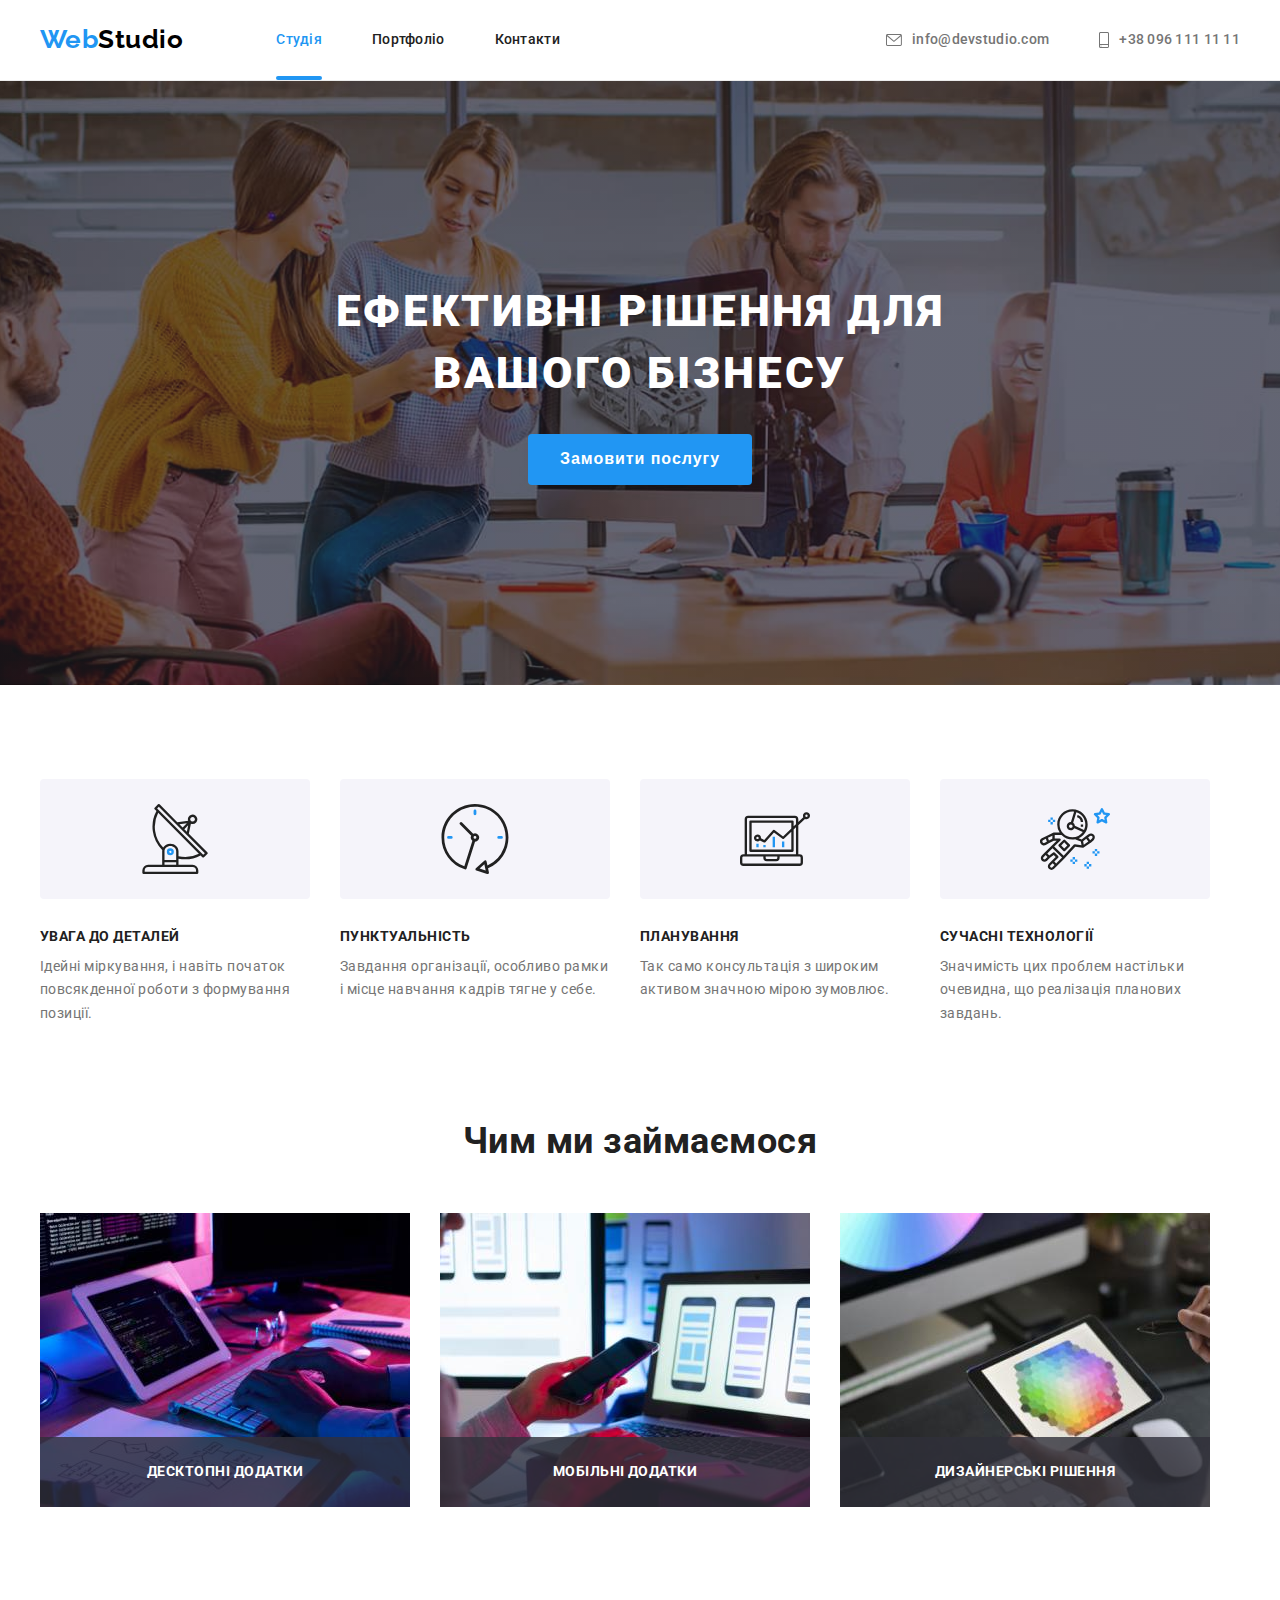
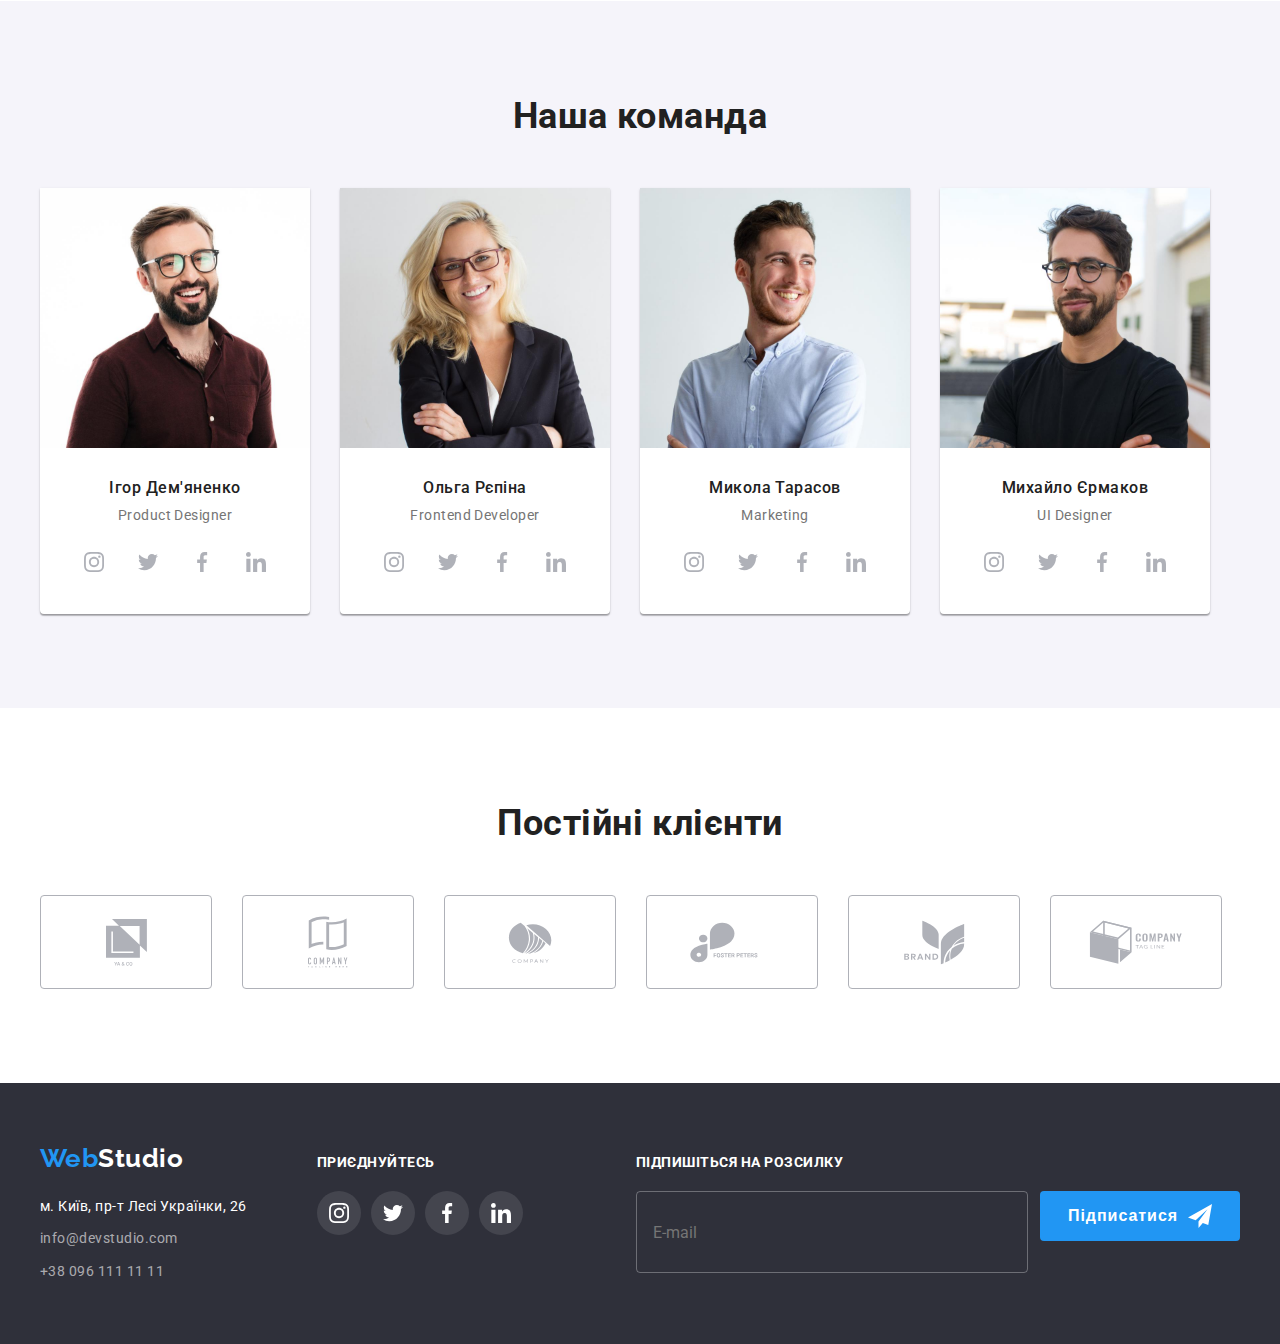
==== index.html @ 39f3270e "add start files, structure in .html files, styles in styles.css" ====
<!DOCTYPE html>
<html lang="uk">
  <head>
    <meta charset="UTF-8" />
    <meta http-equiv="X-UA-Compatible" content="IE=edge" />
    <meta name="viewport" content="width=device-width, initial-scale=1.0" />
    <title>WebStudio 6</title>
    <!-- fonts -->
    <link rel="preconnect" href="https://fonts.googleapis.com" />
    <link rel="preconnect" href="https://fonts.gstatic.com" crossorigin />
    <link
      href="https://fonts.googleapis.com/css2?family=Raleway:wght@700&family=Roboto:wght@400;500;700;900&display=swap"
      rel="stylesheet"
    />
    <!-- css -->
    <link
      rel="stylesheet"
      href="https://cdnjs.cloudflare.com/ajax/libs/modern-normalize/1.1.0/modern-normalize.min.css"
      integrity="sha512-wpPYUAdjBVSE4KJnH1VR1HeZfpl1ub8YT/NKx4PuQ5NmX2tKuGu6U/JRp5y+Y8XG2tV+wKQpNHVUX03MfMFn9Q=="
      crossorigin="anonymous"
      referrerpolicy="no-referrer"
    />
    <link rel="stylesheet" href="./css/styles.css" />
  </head>
  <body>
    <div class="wrapper">
      <!-- HEADER -->
      <header class="page-header">
        <div class="container row">
          <!-- nav -->
          <nav class="page-header-nav">
            <!-- logo -->
            <a class="site-logo link" href="./index.html" lang="en"
              ><span class="logo-accent">Web</span>Studio</a
            >
            <!-- menu -->
            <ul class="site-nav list">
              <li class="item">
                <a
                  class="nav-link link-current point link"
                  href="./index.html"
                  aria-current="page"
                  >Студія</a
                >
              </li>
              <li class="item">
                <a class="nav-link point link" href="./portfolio.html">Портфоліо</a>
              </li>
              <li class="item">
                <a class="nav-link point link" href="">Контакти</a>
              </li>
            </ul>
          </nav>
          <!-- contact -->
          <ul class="site-contacts list">
            <li class="item">
              <a
                class="contacts-link contact point link"
                href="mailto:info@devstudio.com"
                lang="en"
              ><svg class="contacts-icon" width="16" height="12">
                  <use href="./images/icons.svg#icon-envelope"></use>
                </svg>
                info@devstudio.com</a
              >
            </li>
            <li class="item">
              <a
                class="contacts-link contact point link"
                href="tel:+380961111111"
              ><svg class="contacts-icon" width="10" height="16">
                  <use href="./images/icons.svg#icon-smartphone"></use>
                </svg>
                +38 096 111 11 11</a
              >
            </li>
          </ul>
        </div>
      </header>

      <!-- ================================================ -->
      <!-- MAIN -->
      <main class="page-main">
        <!-- HERO -->
        <section class="hero centered">
          <h1 class="hero-title">
            Ефективні рішення для <br/> вашого бізнесу
          </h1>
          <button class="button main-button" type="button" data-modal-open>
            Замовити послугу
          </button>
        </section>
        <!-- COMPANY ADVANTAGES -->
        <section class="section company-advantages">
          <div class="container">
            <h2 class="visually-hidden">Наші переваги</h2>
            <ul class="section-set advantages list">
              <li class="set-item">
                 <div class="thumb-inner">
                  <svg
                    class="set-icon icon-advantages"
                    width="70"
                    height="70"
                  >
                    <use href="./images/icons.svg#icon-antenna"></use>
                  </svg>
                </div>
                <h3 class="set-title subtitle">УВАГА ДО ДЕТАЛЕЙ</h3>
                <p class="set-description description">
                  Ідейні міркування, і навіть початок повсякденної роботи з формування позиції.
                </p>
              </li>
              <li class="set-item">
              <div class="thumb-inner">
                  <svg
                    class="set-icon icon-advantages"
                    width="70"
                    height="70"
                  >
                    <use href="./images/icons.svg#icon-clock"></use>
                  </svg>
                </div>
                <h3 class="set-title subtitle">ПУНКТУАЛЬНІСТЬ</h3>
                <p class="set-description description">
                  Завдання організації, особливо рамки і місце навчання кадрів тягне у себе.
                </p>
              </li>
              <li class="set-item">
              <div class="thumb-inner">
                  <svg
                    class="set-icon icon-advantages"
                    width="70"
                    height="70"
                  >
                    <use href="./images/icons.svg#icon-diagram"></use>
                  </svg>
                </div>
                <h3 class="set-title subtitle">ПЛАНУВАННЯ</h3>
                <p class="set-description description">
                  Так само консультація з широким активом значною мірою зумовлює.
                </p>
              </li>
              <li class="set-item">
              <div class="thumb-inner">
                  <svg
                    class="set-icon icon-advantages"
                    width="70"
                    height="70"
                  >
                    <use href="./images/icons.svg#icon-astronaut"></use>
                  </svg>
                </div>
                <h3 class="set-title subtitle">СУЧАСНІ ТЕХНОЛОГІЇ</h3>
                <p class="set-description description">
                  Значимість цих проблем настільки очевидна, що реалізація планових завдань.
                </p>
              </li>
            </ul>
          </div>
        </section>
        <!-- Чим ми займаємося -->
        <!-- BUSINESS -->
        <section class="section business centered">
          <div class="container">
            <h2 class="section-title">Чим ми займаємося</h2>
            <ul class="section-set set-business list">
              <li class="set-item item-business">
                  <img
                    class="set-images"
                    src="./images/about_us/img1.jpg"
                    title="Робота за лаптопом"
                    alt="Робота за лаптопом"
                    width="370"
                    height="294"
                  />
                    <p class="set-descr centered">Десктопні додатки</p>
              </li>
              <li class="set-item item-business">
                  <img
                    class="set-images"
                    src="./images/about_us/img2.jpg"
                    title="Зображення телефонів на екрані лаптопу"
                    alt="Зображення телефонів на екрані лаптопу"
                    width="370"
                    height="294"
                  />
                  <p class="set-descr centered">Мобільні додатки</p>
              </li>
              <li class="set-item item-business">
                  <img
                    class="set-images"
                    src="./images/about_us/img3.jpg"
                    title="Палітра кольорів на екрані планшету"
                    alt="Палітра кольорів на екрані планшету"
                    width="370"
                    height="294"
                  />
                    <p class="set-descr centered">Дизайнерські рішення</p>
              </li>
            </ul>
          </div>
        </section>
        <!-- Наша команда -->
        <!-- MEMBER TEAM -->
       <section class="section member-team centered">
          <div class="container">
            <h2 class="section-title">Наша команда</h2>
            <ul class="section-set set-team list">
              <!-- Ігор Дем'яненко -->
              <li class="set-item item-member">
                <img
                  class="set-images images-member"
                  src="./images/team/igor.jpg"
                  title="Ігор Дем'яненко"
                  alt="Ігор Дем'яненко"
                  width="270"
                  height="260"
                />
                <!-- member-content -->
                <div class="member-content">
                  <h3 class="set-title title-name title">Ігор Дем'яненко</h3>
                  <p class="set-description description-member description">Product Designer</p>
                  <!-- socials-set -->
                  <ul class="socials-set list">
                    <li class="socials-item">
                      <a
                        href="#"
                        class="socials-link link"
                        target="_blank"
                        rel="noopener noreferrer nofollow"
                        aria-label="Посилання на instagram"
                      >
                        <svg class="socials-icon" width="20" height="20">
                          <use href="./images/icons.svg#icon-instagram"></use>
                        </svg>
                      </a>
                    </li>
                    <li class="socials-item">
                      <a
                        href="#"
                        class="socials-link link"
                        target="_blank"
                        rel="noopener noreferrer nofollow"
                        aria-label="Посилання на twitter"
                      >
                        <svg class="socials-icon" width="20" height="20">
                          <use href="./images/icons.svg#icon-twitter"></use>
                        </svg>
                      </a>
                    </li>
                    <li class="socials-item">
                      <a
                        href="#"
                        class="socials-link link"
                        target="_blank"
                        rel="noopener noreferrer nofollow"
                        aria-label="Посилання на facebook"
                      >
                        <svg class="socials-icon" width="20" height="20">
                          <use href="./images/icons.svg#icon-facebook"></use>
                        </svg>
                      </a>
                    </li>
                    <li class="socials-item">
                      <a
                        href="#"
                        class="socials-link link"
                        target="_blank"
                        rel="noopener noreferrer nofollow"
                        aria-label="Посилання на linkedin"
                      >
                        <svg class="socials-icon" width="20" height="20">
                          <use href="./images/icons.svg#icon-linkedin"></use>
                        </svg>
                      </a>
                    </li>
                  </ul>
                </div>
              </li>
              <!-- Ольга Рєпіна -->
              <li class="set-item item-member">
                <img
                  class="set-images images-member"
                  src="./images/team/olga.jpg"
                  title="Ольга Рєпіна"
                  alt="Ольга Рєпіна"
                  width="270"
                  height="260"
                />
                <!-- member-content -->
                <div class="member-content">
                  <h3 class="set-title title-name title">Ольга Рєпіна</h3>
                  <p class="set-description description-member description">Frontend Developer</p>
                  <!-- socials-set -->
                  <ul class="socials-set list">
                    <li class="socials-item">
                      <a
                        href="#"
                        class="socials-link link"
                        target="_blank"
                        rel="noopener noreferrer nofollow"
                        aria-label="Посилання на instagram"
                      >
                        <svg class="socials-icon" width="20" height="20">
                          <use href="./images/icons.svg#icon-instagram"></use>
                        </svg>
                      </a>
                    </li>
                    <li class="socials-item">
                      <a
                        href="#"
                        class="socials-link link"
                        target="_blank"
                        rel="noopener noreferrer nofollow"
                        aria-label="Посилання на twitter"
                      >
                        <svg class="socials-icon" width="20" height="20">
                          <use href="./images/icons.svg#icon-twitter"></use>
                        </svg>
                      </a>
                    </li>
                    <li class="socials-item">
                      <a
                        href="#"
                        class="socials-link link"
                        target="_blank"
                        rel="noopener noreferrer nofollow"
                        aria-label="Посилання на facebook"
                      >
                        <svg class="socials-icon" width="20" height="20">
                          <use href="./images/icons.svg#icon-facebook"></use>
                        </svg>
                      </a>
                    </li>
                    <li class="socials-item">
                      <a
                        href="#"
                        class="socials-link link"
                        target="_blank"
                        rel="noopener noreferrer nofollow"
                        aria-label="Посилання на linkedin"
                      >
                        <svg class="socials-icon" width="20" height="20">
                          <use href="./images/icons.svg#icon-linkedin"></use>
                        </svg>
                      </a>
                    </li>
                  </ul>
                </div>
              </li>
              <!-- Микола Тарасов -->
              <li class="set-item item-member">
                <img
                  class="set-images images-member"
                  src="./images/team/mykola.jpg"
                  title="Микола Тарасов"
                  alt="Микола Тарасов"
                  width="270"
                  height="260"
                />
                <!-- member-content -->
                <div class="member-content">
                  <h3 class="set-title title-name title">Микола Тарасов</h3>
                  <p class="set-description description-member description">Marketing</p>
                  <!-- socials-set -->
                  <ul class="socials-set list">
                    <li class="socials-item">
                      <a
                        href="#"
                        class="socials-link link"
                        target="_blank"
                        rel="noopener noreferrer nofollow"
                        aria-label="Посилання на instagram"
                      >
                        <svg class="socials-icon" width="20" height="20">
                          <use href="./images/icons.svg#icon-instagram"></use>
                        </svg>
                      </a>
                    </li>
                    <li class="socials-item">
                      <a
                        href="#"
                        class="socials-link link"
                        target="_blank"
                        rel="noopener noreferrer nofollow"
                        aria-label="Посилання на twitter"
                      >
                        <svg class="socials-icon" width="20" height="20">
                          <use href="./images/icons.svg#icon-twitter"></use>
                        </svg>
                      </a>
                    </li>
                    <li class="socials-item">
                      <a
                        href="#"
                        class="socials-link link"
                        target="_blank"
                        rel="noopener noreferrer nofollow"
                        aria-label="Посилання на facebook"
                      >
                        <svg class="socials-icon" width="20" height="20">
                          <use href="./images/icons.svg#icon-facebook"></use>
                        </svg>
                      </a>
                    </li>
                    <li class="socials-item">
                      <a
                        href="#"
                        class="socials-link link"
                        target="_blank"
                        rel="noopener noreferrer nofollow"
                        aria-label="Посилання на linkedin"
                      >
                        <svg class="socials-icon" width="20" height="20">
                          <use href="./images/icons.svg#icon-linkedin"></use>
                        </svg>
                      </a>
                    </li>
                  </ul>
                </div>
              </li>
              <!-- Михайло Єрмаков -->
              <li class="set-item item-member">
                <img
                  class="set-images images-member"
                  src="./images/team/mykhailo.jpg"
                  title="Михайло Єрмаков"
                  alt="Михайло Єрмаков"
                  width="270"
                  height="260"
                />
                <!-- member-content -->
                <div class="member-content">
                  <h3 class="set-title title-name title">Михайло Єрмаков</h3>
                  <p class="set-description description-member description">UI Designer</p>
                  <!-- socials-set -->
                  <ul class="socials-set list">
                    <li class="socials-item">
                      <a
                        href="#"
                        class="socials-link link"
                        target="_blank"
                        rel="noopener noreferrer nofollow"
                        aria-label="Посилання на instagram"
                      >
                        <svg class="socials-icon" width="20" height="20">
                          <use href="./images/icons.svg#icon-instagram"></use>
                        </svg>
                      </a>
                    </li>
                    <li class="socials-item">
                      <a
                        href="#"
                        class="socials-link link"
                        target="_blank"
                        rel="noopener noreferrer nofollow"
                        aria-label="Посилання на twitter"
                      >
                        <svg class="socials-icon" width="20" height="20">
                          <use href="./images/icons.svg#icon-twitter"></use>
                        </svg>
                      </a>
                    </li>
                    <li class="socials-item">
                      <a
                        href="#"
                        class="socials-link link"
                        target="_blank"
                        rel="noopener noreferrer nofollow"
                        aria-label="Посилання на facebook"
                      >
                        <svg class="socials-icon" width="20" height="20">
                          <use href="./images/icons.svg#icon-facebook"></use>
                        </svg>
                      </a>
                    </li>
                    <li class="socials-item">
                      <a
                        href="#"
                        class="socials-link link"
                        target="_blank"
                        rel="noopener noreferrer nofollow"
                        aria-label="Посилання на linkedin"
                      >
                        <svg class="socials-icon" width="20" height="20">
                          <use href="./images/icons.svg#icon-linkedin"></use>
                        </svg>
                      </a>
                    </li>
                  </ul>
                </div>
              </li>
            </ul>
          </div>
        </section>
        <!-- Постійні клієнти -->
        <!-- CLIENTS -->
        <section class="section centered">
          <div class="container">
            <h2 class="section-title">Постійні клієнти</h2>
            <ul class="section-set set-clients list">
              <li class="set-item">
                <a
                  href="#"
                  class="set-logo logo-clients link"
                  target="_blank"
                  rel="noopener noreferrer nofollow"
                >
                  <svg class="set-icon icon-clients" width="41" height="47">
                    <use href="./images/icons.svg#icon-client1"></use>
                  </svg>
                </a>
              </li>
              <li class="set-item">
                <a
                  href="#"
                  class="set-logo logo-clients link"
                  target="_blank"
                  rel="noopener noreferrer nofollow"
                >
                  <svg class="set-icon icon-clients" width="40" height="52">
                    <use href="./images/icons.svg#icon-client2"></use>
                  </svg>
                </a>
              </li>
              <li class="set-item">
                <a
                  href="#"
                  class="set-logo logo-clients link"
                  target="_blank"
                  rel="noopener noreferrer nofollow"
                >
                  <svg class="set-icon icon-clients" width="44" height="41">
                    <use href="./images/icons.svg#icon-client3"></use>
                  </svg>
                </a>
              </li>
              <li class="set-item">
                <a
                  href="#"
                  class="set-logo logo-clients link"
                  target="_blank"
                  rel="noopener noreferrer nofollow"
                >
                  <svg class="set-icon icon-clients" width="84" height="41">
                    <use href="./images/icons.svg#icon-client4"></use>
                  </svg>
                </a>
              </li>
              <li class="set-item">
                <a
                  href="#"
                  class="set-logo logo-clients link"
                  target="_blank"
                  rel="noopener noreferrer nofollow"
                >
                  <svg class="set-icon icon-clients" width="63" height="45">
                    <use href="./images/icons.svg#icon-client5"></use>
                  </svg>
                </a>
              </li>
              <li class="set-item">
                <a
                  href="#"
                  class="set-logo logo-clients link"
                  target="_blank"
                  rel="noopener noreferrer nofollow"
                >
                  <svg class="set-icon icon-clients" width="94" height="44">
                    <use href="./images/icons.svg#icon-client6"></use>
                  </svg>
                </a>
              </li>
            </ul>
          </div>
        </section>
      </main>
      <!-- FOOTER -->
      <footer class="page-footer">
        <div class="container">
          <div class="address-content">
            <!-- logo -->
            <a class="site-logo page-footer-logo link" href="/" lang="en"
              ><span class="logo-accent">Web</span>Studio</a
            >
            <!-- address -->
            <address class="footer-address">
              <ul class="address list">
                <li class="address-item">
                  <a
                    class="address-map point link"
                    href="https://goo.gl/maps/CPtrU1FHBa2aNyZL9"
                    target="_blank"
                    rel="noopener noreferrer nofollow"
                    >м. Київ, пр-т Лесі Українки, 26
                  </a>
                </li>
                <li class="address-item">
                  <a class="address-contact point link" href="mailto:info@devstudio.com" lang="en"
                    >info@devstudio.com</a
                  >
                </li>
                <li class="address-item">
                  <a class="address-contact point link" href="tel:+380961111111"
                    >+38 096 111 11 11</a
                  >
                </li>
              </ul>
            </address>
          </div>
          <!-- приєднуйтесь -->
          <div class="centered footer-socials">
            <h3 class="subtitle slogan">Приєднуйтесь</h3>
            <ul class="socials-set list">
              <li class="socials-item">
                <a
                  href="#"
                  class="socials-link link-footer link"
                  target="_blank"
                  rel="noopener noreferrer nofollow"
                  aria-label="Посилання на instagram"
                >
                  <svg class="socials-icon icon-footer" width="20" height="20">
                    <use href="./images/icons.svg#icon-instagram"></use>
                  </svg>
                </a>
              </li>
              <li class="socials-item">
                <a
                  href="#"
                  class="socials-link link-footer link"
                  target="_blank"
                  rel="noopener noreferrer nofollow"
                  aria-label="Посилання на twitter"
                >
                  <svg class="socials-icon icon-footer" width="20" height="20">
                    <use href="./images/icons.svg#icon-twitter"></use>
                  </svg>
                </a>
              </li>
              <li class="socials-item">
                <a
                  href="#"
                  class="socials-link link-footer link"
                  target="_blank"
                  rel="noopener noreferrer nofollow"
                  aria-label="Посилання на facebook"
                >
                  <svg class="socials-icon icon-footer" width="20" height="20">
                    <use href="./images/icons.svg#icon-facebook"></use>
                  </svg>
                </a>
              </li>
              <li class="socials-item">
                <a
                  href="#"
                  class="socials-link link-footer link"
                  target="_blank"
                  rel="noopener noreferrer nofollow"
                  aria-label="Посилання на linkedin"
                >
                  <svg class="socials-icon icon-footer" width="20" height="20">
                    <use href="./images/icons.svg#icon-linkedin"></use>
                  </svg>
                </a>
              </li>
            </ul>
          </div>
          <!-- Підпишіться на розсилку -->
          <div class="centered footer-signup">
            <h3 class="subtitle slogan">Підпишіться на розсилку</h3>
            <div class="signup" role="group">
              <input
                class="signup-slogan slogan-email"
                type="email"
                name="email"
                placeholder="E-mail"
              />
              <button class="button signup-button main-button" type="button">
                Підписатися
                <a rel="stylesheet" href="#" class="signup-link link" target="_blank"
                        rel="noopener noreferrer nofollow"
                        aria-label="Посилання на Telegram">
                  <svg class="signup-icon" width="24" height="24">
                    <use href="./images/icons.svg#icon-telegram-white"></use>
                  </svg>
                </a>
              </button>
            </div>
          </div>
        </div>
      </footer>

    </div>
    <!-- MODAL -->
    <div class="backdrop is-hidden" data-modal>
      <div class="modal">
        <button class="button btn-modal-close" data-modal-close>
          <svg class="modal-icon-close">
            <use
              class="modal-close"
              href="./images/icons.svg#icon-black-close"
              width="18"
              height="18"
            ></use>
          </svg>
        </button>
        <!-- form -->
        <form class="form centered js-speaker-form" autocomplete="off">
          <h1 class="form-title centered">Залиште свої дані, ми вам передзвонимо</h1>
          <div class="form-field">
            <label class="form-label" for="name">Ім'я</label>
            <input
              class="form-input"
              type="text"
              name="name"
              id="name"
              autofocus
              autocomplete="name"
            />
            <svg class="form-icon" width="18" height="18">
              <use href="./images/icons.svg#icon-person"></use>
            </svg>
          </div>
          <div class="form-field">
            <label class="form-label" for="tel">Телефон</label>
            <input class="form-input" type="tel" name="tel" id="tel" />
            <svg class="form-icon" width="18" height="18">
              <use href="./images/icons.svg#icon-phone"></use>
            </svg>
          </div>
          <div class="form-field">
            <label class="form-label" for="email">Пошта</label>
            <input class="form-input" type="email" name="email" id="email" autocomplete="on" />
            <svg class="form-icon" width="18" height="18">
              <use href="./images/icons.svg#icon-email"></use>
            </svg>
          </div>
          <div class="form-field field-comment">
            <label class="form-label" for="comment">Коментар</label>
            <textarea
              class="form-input input-comment"
              name="comment"
              id="comment"
              rows="8"
              placeholder="Введіть текст"
            ></textarea>
          </div>
          <label class="policy-label">
            <input class="policy-checkbox" type="checkbox" name="policy" />
            <!-- <span class="form-icon-checkbox"></span> -->
            Погоджуюся з розсилкою та приймаю
            <a href="#" class="policy-link link"> Умови договору</a>
            <svg class="policy-icon policy-icon-square" width="16" height="15">
              <use href="./images/icons.svg#icon-black-square"></use>
            </svg>
            <!-- <svg class="policy-icon policy-icon-check" width="16" height="15">
              <use href="./images/icons.svg#icon-white-check"></use>
            </svg> -->
              <svg class="policy-icon policy-icon-check" width="16" height="15">
              <use href="./images/icons.svg#icon-blue-white-check"></use>
            </svg>
          </label>
          <button class="button form-button main-button" type="submit">
            Відправити
          </button>
        </form>
      </div> -->
    </div> 
  </body>
    <!-- script -->
    <script src="./js/modal.js"></script> 
  </body>
</html>
---- css/styles.css ----
:root {
  /* color */
  --primary-text-color: #212121;
  --secondary-text-color: #757575;
  --accent-dodger-blue: #2196f3;
  --black-logo: #000000;
  --white-color: #ffffff;
  --white-transparent-color: rgba(255, 255, 255, 0.6);
  --comment-modal: rgba(117, 117, 117, 0.5);

  --bg-ghost-white: #f5f4fa;
  --bg-gunmetal: #2f303a;
  --hero-btn-active: #188ce8;
  --bg-footer-social-icons: rgba(255, 255, 255, 0.1);
  --bg-about-abs: rgba(47, 48, 58, 0.8);
  --bg-overlay: rgba(33, 150, 243, 0.9);
  --bg-modal-overlay: rgba(0, 0, 0, 0.2);

  --border-whisper-grey: #eeeeee;
  --border-whisper-white: #ececec;
  --border-clients: #afb1b8;

  --signup-border: rgba(255, 255, 255, 0.3);
  --sign-up-filter: drop-shadow(0px 4px 4px rgba(0, 0, 0, 0.15));

  --border-close-btn: rgba(0, 0, 0, 0.1);
  --modal-form-border: rgba(33, 33, 33, 0.2);

  --team-box-shadow: 0px 1px 3px rgba(0, 0, 0, 0.12), 0px 1px 1px rgba(0, 0, 0, 0.14),
    0px 2px 1px rgba(0, 0, 0, 0.2);
  --active-shadow: 0px 3px 1px rgba(0, 0, 0, 0.1), 0px 1px 2px rgba(0, 0, 0, 0.08),
    0px 2px 2px rgba(0, 0, 0, 0.12);
  --hero-btn-shadow: 0px 4px 4px rgba(0, 0, 0, 0.15);
  --active-project-shadow: 0px 1px 1px rgba(0, 0, 0, 0.12), 0px 4px 4px rgba(0, 0, 0, 0.06),
    1px 4px 6px rgba(0, 0, 0, 0.16);
  --modal-shadow: 0px 1px 3px rgba(0, 0, 0, 0.12), 0px 1px 1px rgba(0, 0, 0, 0.14),
    0px 2px 1px rgba(0, 0, 0, 0.2);

  /* fonts */
  --primary-font-size: 16px;
  --secondary-font-size: 14px;
  --modal-form-font: 12px;
  --modal-form-font-title: 20px;

  --logo-font-size: 26px;
  --hero-font-size: 44px;

  --section-title-font-size: 36px;
  --card-title-font-size: 18px;

  /* weight */
  --primary-weight: 400;
  --primary-bold: 700;
  --accent-weight: 500;
  --hero-weight: 900;

  /* height */
  --header-height: 80px;

  /* transform */
  --timing-function: 250ms cubic-bezier(0.4, 0, 0.2, 1);
}

body {
  height: 100vh;
  /* padding-top: var(--header-height); */
  margin: 0;

  font-family: 'Roboto', sans-serif;
  font-weight: var(--primary-weight); /* 400 */
  font-size: var(--primary-font-size); /* 16px */
  line-height: 1.7;
  letter-spacing: 0.03em;

  color: var(--primary-text-color);
  background-color: var(--white-color);
}

.wrapper {
  min-height: 100vh;
  display: flex;
  flex-direction: column;
}

.page-main {
  flex: 1 1 auto;
}

/* :focus {
  outline: 2px solid rgb(0, 0, 255);
} */

.list {
  margin: 0;
  padding: 0;

  list-style: none;
}

.link {
  text-decoration: none;
  color: inherit;
}

.container {
  max-width: 1200px; /* 1170 + 15 + 15 */
  padding-right: 15px;
  padding-left: 15px;
  margin-left: auto;
  margin-right: auto;
}

.section {
  padding-top: 94px;
  padding-bottom: 94px;
}

.visually-hidden {
  position: absolute;
  white-space: nowrap;
  width: 1px;
  height: 1px;
  overflow: hidden;
  border: 0;
  padding: 0;
  clip: rect(0 0 0 0);
  clip-path: inset(50%);
  margin: -1px;
}

/* ========================= HEADER =========================================== */

.page-header {
  /* position: fixed;
  top: 0;
  left: 0;
  z-index: 10; */

  max-width: 100%;
  min-height: var(--header-height);

  background-color: var(--white-color);
  border-bottom: 1px solid var(--border-whisper-white);
}

.row {
  display: flex;
  align-items: center;
}

.page-header-nav {
  display: flex;
  align-items: center;
}

/* logo */
.site-logo {
  display: block;

  color: var(--black-logo);
  font-family: 'Raleway', sans-serif;
  font-size: var(--logo-font-size);
  font-weight: var(--primary-bold);
  line-height: 1.2;
}

.page-footer-logo {
  display: block;
  margin-bottom: 20px;

  color: var(--white-color);
}

.logo-accent {
  color: var(--accent-dodger-blue);
}

/* site-nav & site-contacts */
.site-nav {
  display: flex;
  margin-left: 93px;
}

.site-nav > .item:not(:last-child) {
  margin-right: 50px;
}

.site-contacts {
  display: flex;
  align-items: center;
  margin-left: auto;
}

/* .site-contacts > .item:not(:last-child) {
  margin-right: 50px;
} */

.site-contacts > .item + .item {
  margin-left: 50px;
}

.nav-link,
.site-contacts .contacts-link {
  display: block;
  padding-top: 32px;
  padding-bottom: 32px;

  font-weight: var(--accent-weight);
  font-size: var(--secondary-font-size);
  line-height: 1.14;
  letter-spacing: 0.02em;
}

.nav-link {
  color: var(--primary-text-color);
}

.site-nav > .item,
.site-contacts > .item {
  position: relative;
}

.link-current {
  color: var(--accent-dodger-blue);
}

.link-current::after {
  position: absolute;
  left: 0;
  bottom: 0;

  content: '';
  display: block;
  width: 100%;
  height: 4px;

  background: var(--accent-dodger-blue);
  border: none;
  border-radius: 2px;

  transform: scaleX(1);
  transition: transform var(--timing-function);
}

.link-current:hover::after {
  transform: scaleX(0);
}
.contacts-link.contact {
  display: flex;
  align-items: center;

  color: var(--secondary-text-color);
}

.point {
  transition: color var(--timing-function);
}

.point:hover,
.point:focus {
  color: var(--accent-dodger-blue);
}

.contacts-icon {
  display: inline-block;
  margin-right: 10px;
  fill: currentColor;
}

/* ================================ HERO =========================================================*/

.hero {
  padding-top: 200px;
  padding-bottom: 200px;

  max-width: 1600px;

  margin-left: auto;
  margin-right: auto;

  background-image: linear-gradient(to right, rgba(47, 48, 58, 0.4), rgba(47, 48, 58, 0.4)),
    url(../images/hero.jpg);
  background-repeat: no-repeat;
  background-size: cover;
  background-position: center;
}

.hero,
.page-footer {
  background-color: var(--bg-gunmetal);
}

.centered {
  text-align: center;
}

.hero-title {
  margin-top: 0;
  margin-bottom: 30px;

  color: var(--white-color);
  font-size: var(--hero-font-size);
  font-weight: var(--hero-weight);
  line-height: 1.4;

  letter-spacing: 0.06em;
  text-transform: uppercase;
}

.button {
  border: none;
  background-color: transparent;
  cursor: pointer;
}

/* same styles for buttons in hero & footer */
.main-button {
  min-width: 216px;
  padding: 10px 32px;

  border-radius: 4px;
  background-color: var(--accent-dodger-blue);
  color: var(--white-color);
  font-size: var(--primary-font-size);
  font-weight: var(--primary-bold);

  line-height: 1.9;
  letter-spacing: 0.06em;

  transition: background-color var(--timing-function), box-shadow var(--timing-function);
}

.main-button:active,
.main-button:hover,
.main-button:focus {
  background-color: var(--hero-btn-active);
  box-shadow: var(--hero-btn-shadow);
}

/* ================================ SECTIONS ========================================================= */

.section-title {
  margin-top: 0;
  margin-bottom: 50px;

  font-size: var(--section-title-font-size);
  font-weight: var(--primary-bold);
  line-height: 1.2;
}

.title {
  margin-top: 0;
  margin-bottom: 10px;

  color: var(--primary-text-color);
  font-weight: var(--accent-weight);
}

.description {
  margin-top: 0;
  margin-bottom: 0;

  color: var(--secondary-text-color);
}

/* ============================= COMPANY ADVANTAGES ========================================================*/

.company-advantages {
  padding-bottom: 47px;
}

.section-set {
  display: flex;
}

.advantages > .set-item {
  max-width: 270px;
}

.section-set > .set-item + .set-item {
  margin-left: 30px;
}

.thumb-inner {
  display: flex;
  align-items: center;
  justify-content: center;

  max-width: 270px;
  min-height: 120px;
  margin-top: 0;
  margin-bottom: 30px;

  background: var(--bg-ghost-white);
  border-radius: 4px;
}

/* 
.section-set .set-item:not(:last-child) {
  margin-right: 30px;
} 
*/

/* the same styles for advantages set-item & footer slogan */
.subtitle {
  margin-top: 0;
  font-weight: var(--primary-bold);
  font-size: var(--secondary-font-size);
  line-height: 1.14;
  text-transform: uppercase;
  color: var(--primary-text-color);
}

.set-title {
  margin-top: 0;
  margin-bottom: 10px;
}

.description {
  margin-top: 0;
  margin-bottom: 0;
}

.set-description {
  font-size: var(--secondary-font-size);
}

/* =========================== BUSINESS ==================================================================*/

.business {
  padding-top: 47px;
}

.item-business {
  position: relative;
  display: flex;
  max-width: 370px;
}

.set-descr {
  position: absolute;
  left: 0;
  bottom: 0;

  width: 100%;
  margin-top: 0;
  margin-bottom: 0;
  padding-top: 27px;
  padding-bottom: 27px;

  background-color: var(--bg-about-abs);
  color: var(--white-color);

  font-weight: var(--primary-bold);
  font-size: var(--secondary-font-size);
  line-height: 1.14;
  text-transform: uppercase;
}

/* ======================= MEMBER TEAM ==============================================================*/

.member-team {
  background-color: var(--bg-ghost-white);
}

.item-member {
  max-width: 270px;

  background-color: var(--white-color);
  box-shadow: var(--team-box-shadow);
  border-radius: 0px 0px 4px 4px;

  line-height: 1.2;
}

.images-member {
  display: block;
  margin-top: 0;
  margin-bottom: 0;
}

.member-content {
  padding-top: 30px;
  padding-bottom: 30px;
  padding-left: 10px;
  padding-right: 10px;
}

.title-name {
  font-size: var(--primary-font-size);
  font-weight: var(--accent-weight);
}

.description-member {
  margin-bottom: 16px;
}

.socials-set {
  display: inline-flex;
  align-items: center;
  justify-content: center;
  margin-top: 0;
  margin-bottom: 0;
}

.socials-item:not(:last-child) {
  margin-right: 10px;
}

.socials-link {
  display: flex;
  align-items: center;
  justify-content: center;
  width: 44px;
  height: 44px;
  border-radius: 50%;

  color: var(--border-clients);
  background-color: transparent;

  transition: color var(--timing-function), background-color var(--timing-function);
}

.socials-link:hover,
.socials-link:focus {
  background-color: var(--accent-dodger-blue);
  color: var(--white-color);
}

.socials-icon {
  fill: currentColor;
}
/* ============================= CLIENTS ======================================================= */
/* Постійні клієнти */

.logo-clients {
  display: flex;
  align-items: center;
  justify-content: center;
  min-width: 170px;
  min-height: 92px;
  color: var(--border-clients);
  border: 1px solid var(--border-clients);
  border-radius: 4px;

  transition: color var(--timing-function), border var(--timing-function);
}

.logo-clients:hover,
.logo-clients:focus,
.logo-clients:active {
  color: var(--accent-dodger-blue);
  border: 1px solid var(--accent-dodger-blue);
}

.icon-clients {
  fill: currentColor;
}

/* ================= FOOTER =============================================================================*/

.page-footer > .container {
  display: flex;
  align-items: baseline;

  padding-top: 60px;
  padding-bottom: 60px;
}

.address {
  margin-top: 0;
  margin-bottom: 0;

  font-style: normal;
  font-size: var(--secondary-font-size);
}

.address-item:not(:last-child) {
  margin-bottom: 9px;
}

.address-map {
  color: var(--white-color);
}

.address-contact {
  color: var(--white-transparent-color);
}

/*--------------------------------- приєднуйтесь-------------------------------------------- */
/* socials-item  */
.footer-socials {
  margin-left: 70px;
}

.footer-socials > .slogan,
.footer-signup > .slogan {
  margin-top: 0;
  margin-bottom: 20px;

  color: var(--white-color);
  text-align: left;
}

.link-footer {
  background-color: var(--bg-footer-social-icons);
  color: var(--white-color);
}

.icon-footer {
  fill: currentColor;
}

/* ---------------------------Підпишіться на розсилку --------------------------------------*/

.footer-signup {
  padding: 0;
  margin-bottom: 0;
  margin-left: auto;
}

.signup {
  display: flex;
  margin-top: 0;
  margin-bottom: 0;
}

.signup-slogan:not(:last-child) {
  margin-right: 12px;
}

.slogan-email {
  min-width: 358px;
  margin-top: 0;
  margin-bottom: 0;

  height: 50px;
  padding: 15px 16px;

  border: 1px solid var(--signup-border);
  filter: drop-shadow(0px 4px 4px var(--sign-up-filter));
  border-radius: 4px;
  background-color: transparent;
  color: var(--white-transparent-color);

  font-family: 'Roboto', sans-serif;
  font-weight: var(--primary-weight);
  font-size: var(--primary-font-size);

  line-height: 1.2;
}

/* Where is focus in figma???????

.signup__slogan-email:focus {

} */

.signup-button {
  position: relative;
  display: flex;
  align-items: center;

  min-width: 200px;
  height: 50px;
  padding: 10px 28px;
}

.signup-link {
  position: absolute;
  right: 28px;
  display: inline-flex;
  margin-left: 10px;
}

.signup-icon {
  fill: var(--white-color);
}

/* ==================================  PORTFOLIO PAGE ======================================== */

/* ------------------------------------- filter ---------------------------------------------- */

.filter-cards {
  display: flex;
  justify-content: center;
  margin-top: 0;
  margin-bottom: 50px;
}

.filter-item:not(:last-child) {
  margin-right: 8px;
}

.button-filter {
  display: block;
  min-width: 73px;
  padding: 6px 22px;

  background-color: var(--bg-ghost-white);
  color: var(--primary-text-color);

  font-weight: var(--accent-weight);
  font-size: var(--primary-font-size);
  line-height: 1.6;

  border-radius: 4px;

  transition: color var(--timing-function), background-color var(--timing-function),
    box-shadow var(--timing-function);
}

.button-filter:hover,
.button-filter:focus,
.button-filter:active {
  color: var(--white-color);
  background-color: var(--accent-dodger-blue);
  box-shadow: var(--active-shadow);
}

/* ------------------------------ project-cards --------------------------------------------------------*/
.project-cards {
  display: flex;
  flex-wrap: wrap;
}

.project-item {
  width: calc((100% - 60px) / 3);
  margin-right: 30px;
  margin-bottom: 30px;

  transition: box-shadow var(--timing-function);
}

.project-item:nth-child(3n) {
  margin-right: 0;
}

.project-item:nth-last-child(-n + 3) {
  margin-bottom: 0;
}

.project-img {
  display: block;
  max-width: 100%;
  margin-top: 0;
  margin-bottom: 0;
}

.project-content {
  padding-left: 24px;
  padding-right: 24px;
  padding-bottom: 20px;
  padding-top: 20px;

  border-left: 1px solid var(--border-whisper-grey);
  border-right: 1px solid var(--border-whisper-grey);
  border-bottom: 1px solid var(--border-whisper-grey);
}

.project-title {
  margin-top: 0;
  margin-bottom: 4px;
  font-weight: var(--primary-bold);
  font-size: var(--card-title-font-size);
  line-height: 2;
  letter-spacing: 0.06em;
}

.project-description {
  margin-top: 0;
  margin-bottom: 0;
  line-height: 1.9;
}

.project-item:hover,
.project-item:active,
.project-item:focus-within {
  box-shadow: var(--active-project-shadow);
}

.thumb-overlay {
  position: relative;

  max-width: 370px;
  height: 294px;

  overflow: hidden;
}

.cards-overlay {
  position: absolute;
  bottom: -1px;
  left: 0;

  width: 100%;
  padding: 63px 24px;
  margin: 0;

  color: var(--white-color);
  background-color: var(--bg-overlay);

  font-size: var(--card-title-font-size);
  line-height: 1.6;
  transform: translateY(100%);

  transition: transform var(--timing-function);
}

.project-link:hover .cards-overlay,
.project-link:focus .cards-overlay {
  transform: translateY(0);
}

/* ======================================== MODAL ================================================ */

.backdrop {
  position: fixed;
  top: 0;
  left: 0;

  width: 100vw;
  height: 100vh;

  background-color: var(--bg-modal-overlay);

  opacity: 1;
  transition: opacity var(--timing-function);
}

.backdrop.is-hidden {
  opacity: 0;
  pointer-events: none;
}

.backdrop.is-hidden .modal {
  transform: translate(-50%, -50%) scale(0);
  opacity: 0;
}

.modal {
  position: absolute;
  top: 50%;
  left: 50%;
  transform: translate(-50%, -50%) scale(1);

  z-index: 3;
  width: 528px;
  min-height: 581px;

  background: var(--white-color);
  box-shadow: var(--modal-shadow);
  border-radius: 4px;

  opacity: 1;
  transition: transform var(--timing-function), opacity var(--timing-function);
}
/* 
.modal::after {
  position: absolute;
  content: '';
  top: 0;
  left: 0;

  z-index: -1;
  height: 100%;
  width: 100%;
  opacity: 0;
}

.modal:hover::after {
  z-index: -1;
  transform: scale(1.1) translateZ(10deg);
  filter: blur(55px);
  background: linear-gradient(
    to left,
    #358fdf,
    #415ef2,
    #2747c7,
    #2416c3,
    #6501de,
    #34038f,
    #2747c7,
    #415ef2,
    #358fdf
  );
  background-size: 200% 200%;
  animation: animateGlow 2000ms linear infinite;

  opacity: 1;
}

@keyframes animateGlow {
  0% {
    background-position: 0% 50%;
  }
  50% {
    background-position: 100% 50%;
  }
  100% {
    background-position: 200% 50%;
  }
} */

.btn-modal-close {
  position: absolute;
  top: 8px;
  right: 8px;
  padding: 0;
  margin: 0;

  width: 30px;
  height: 30px;
  border-radius: 50%;
  background: transparent;
  border: 1px solid var(--border-close-btn);
}

.modal-icon-close {
  position: absolute;
  top: 50%;
  left: 50%;
  transform: translate(-50%, -50%);

  /* display: block;
  margin: 0 auto; */
  width: 18px;
  height: 18px;
}

.btn-modal-close:focus > .modal-icon-close,
.btn-modal-close:hover > .modal-icon-close,
.btn-modal-close:active > .modal-icon-close {
  fill: var(--accent-dodger-blue);
  transition: fill var(--timing-function);
}
/* ================================= FORMS ================================================================ */

.form {
  margin-right: auto;
  margin-left: auto;
  padding: 40px; /* ????????  */
}

.form-title {
  margin-top: 0;
  margin-bottom: 12px;
  font-size: var(--modal-form-font-title);
  line-height: 1.2;
}

.form-field {
  position: relative;
  display: flex;
  flex-direction: column;

  max-width: 448px;
  margin-top: 0;
  margin-bottom: 10px;

  font-size: var(--modal-form-font);
  line-height: 1.2;
  letter-spacing: 0.01em;
  color: var(--secondary-text-color);
  text-align: left;
}

.form-input + .form-icon {
  fill: var(--black-logo);
  position: absolute;
  top: 50%;
  left: 12px;
}

.form-input:focus + .form-icon {
  fill: var(--accent-dodger-blue);
  transition: fill var(--timing-function);
}

.form-label {
  /* position: absolute;
  top: 100%;
  left: 30px;
  transform: translateY(-50%); */
  margin-bottom: 4px;
  transition: color var(--timing-function);
}

.form-input {
  padding: 11px 12px;
  padding-left: 42px;
  border: 1px solid var(--modal-form-border);
  border-radius: 4px;
  transition: outline-color var(--timing-function);
}

.form-input:focus {
  /* outline: 1px solid var(--accent-dodger-blue); */
  outline-width: 1px;
  outline-style: solid;
  outline-color: var(--accent-dodger-blue);
}

.form-input:focus + .form-label,
.form-input:hover + .form-label,
.form-input:not(:placeholder-shown) + .form-label {
  color: var(--accent-dodger-blue);
}

.field-comment {
  margin-bottom: 20px;
}

.input-comment {
  height: 120px;
  resize: none;
  padding: 12px 16px;
}

.input-comment::placeholder {
  font-size: var(--modal-form-font);
  line-height: 1.2;
  letter-spacing: 0.01em;
  color: var(--comment-modal);
}

.policy-label {
  position: relative;
  display: flex;
  align-items: center;
  margin-top: 0;
  margin-bottom: 30px;
  padding-left: 35px;

  font-size: var(--secondary-font-size);
  line-height: 1.7;

  color: var(--secondary-text-color);
}

.policy-checkbox {
  position: absolute;
  white-space: nowrap;
  width: 1px;
  height: 1px;
  overflow: hidden;
  border: 0;
  padding: 0;
  clip: rect(0 0 0 0);
  clip-path: inset(50%);
  margin: -1px;
}

.policy-icon-square {
  position: absolute;
  left: 0;
  top: 10%;
  display: block;
  margin-left: 13px;
  margin-right: 7px;
  opacity: 1;
}

.policy-checkbox:checked ~ .policy-icon-square {
  opacity: 0;
  fill: var(--accent-dodger-blue);
  transition: fill var(--timing-function), background-color var(--timing-function);
}

.policy-icon-check {
  position: absolute;
  left: 0;
  top: 10%;
  display: block;
  margin-left: 13px;
  margin-right: 7px;
  opacity: 0;
}

.policy-checkbox:checked ~ .policy-icon-check {
  opacity: 1;
  fill: var(--accent-dodger-blue);
  transition: opacity var(--timing-function);
}

/* when we use span and bg-image--

.form-icon-checkbox {
  display: block;
  margin-left: 13px;
  margin-right: 7px;
  width: 16px;
  height: 15px;

  border: 1.8px solid var(--primary-text-color);
  border-radius: 2px;
} 

.form-policy-checkbox:checked + .form-icon-checkbox {
  border-color: var(--accent-dodger-blue);
  background-color: var(--accent-dodger-blue);
  background-image: url(../images/background/white-check.svg);
  background-repeat: no-repeat;
  background-size: contain;
  background-position: center;
  background-origin: border-box;

  transition: border-color var(--timing-function), background-color var(--timing-function),
    background-image var(--timing-function);
}*/

/* 
.form-policy-checkbox:checked ~ .label{
  transform: translateX(20px);
  transition: transform var(--timing-function);
} */

.policy-link {
  position: relative;
  display: inline-flex;
  margin-left: 5px;
  color: var(--accent-dodger-blue);
  text-decoration: underline;
}

/* thing string under the text
 .form-link:after {
  content: '';
  position: absolute;
  left: 0;
  bottom: 0;
  width: 100%;
  height: 1px;
  color: var(--accent-dodger-blue);
} */

.form-button {
  margin-top: 0;
  margin-bottom: 0;
  margin-right: auto;
  margin-left: auto;
  min-width: 200px;
  padding: 10px 52px;
}

.form-button:hover,
.form-button:focus {
  background-color: var(--hero-btn-active);
  box-shadow: var(--hero-btn-shadow);
}
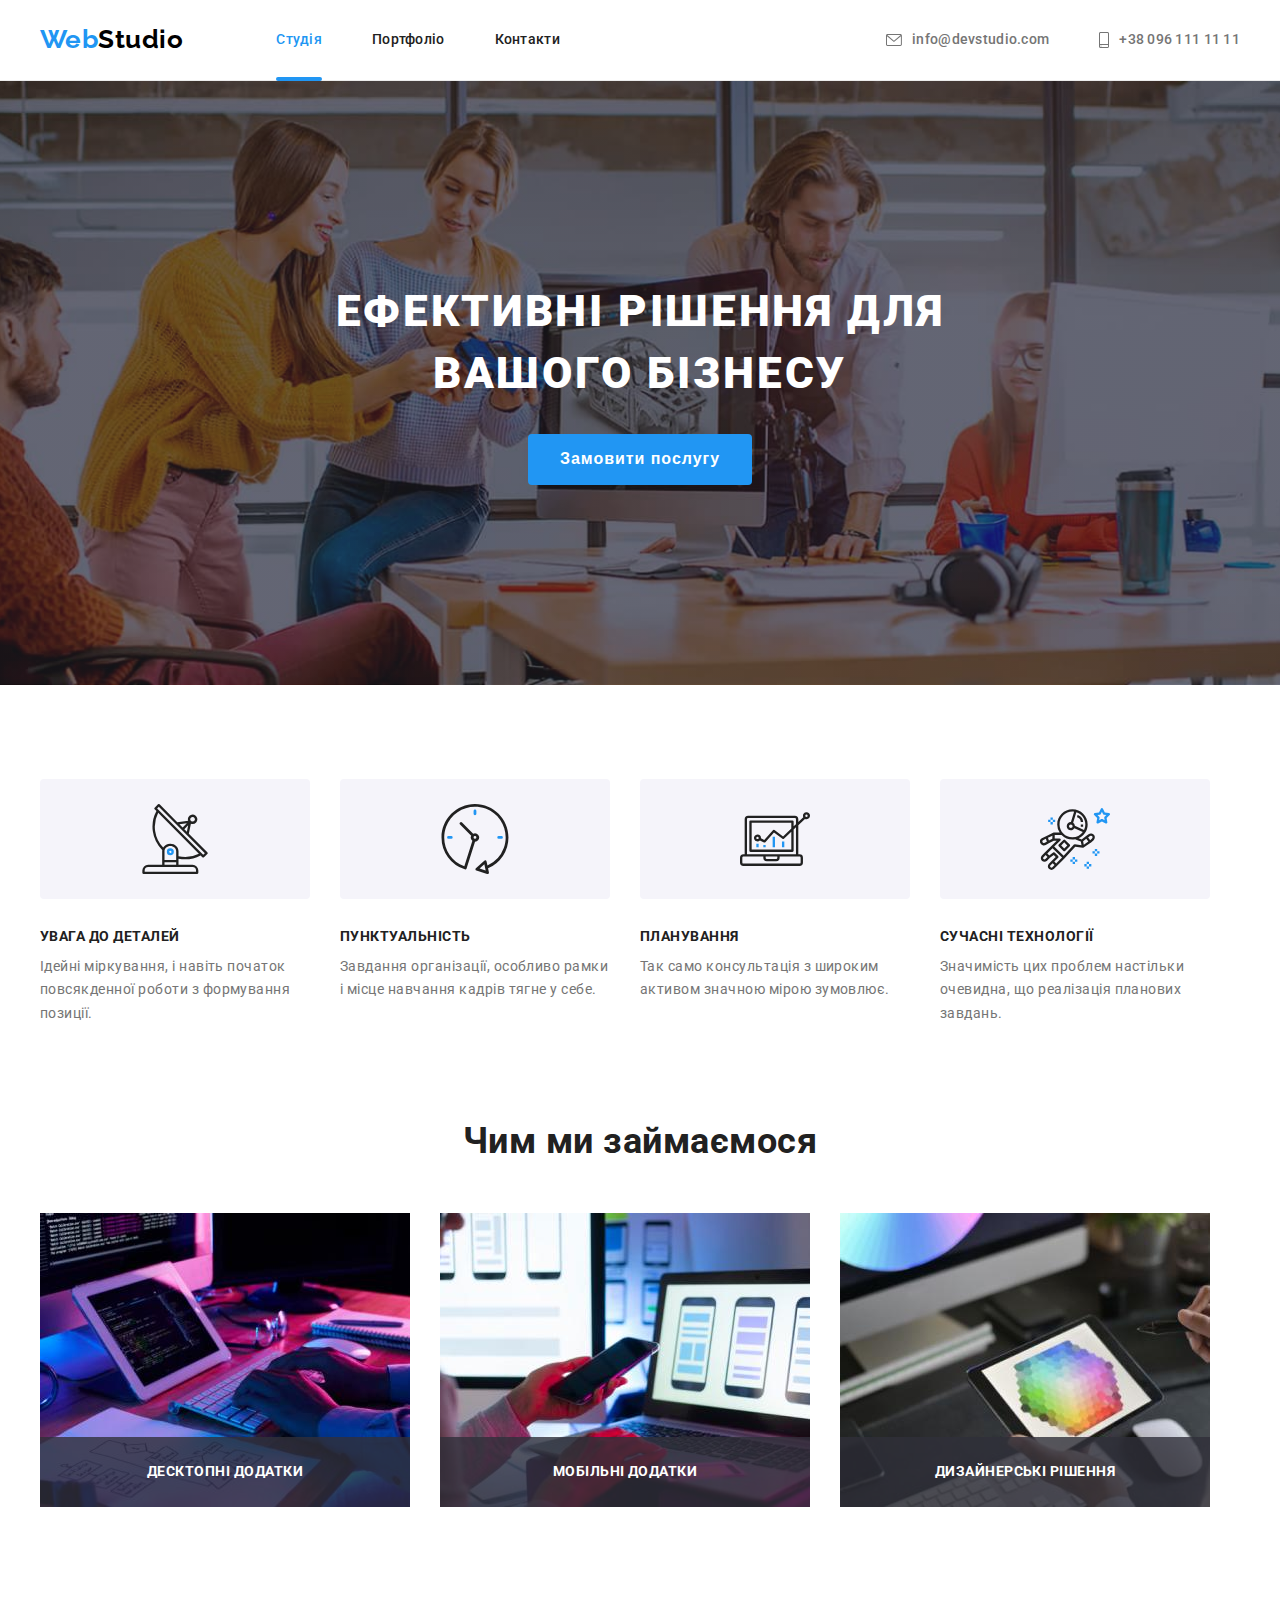
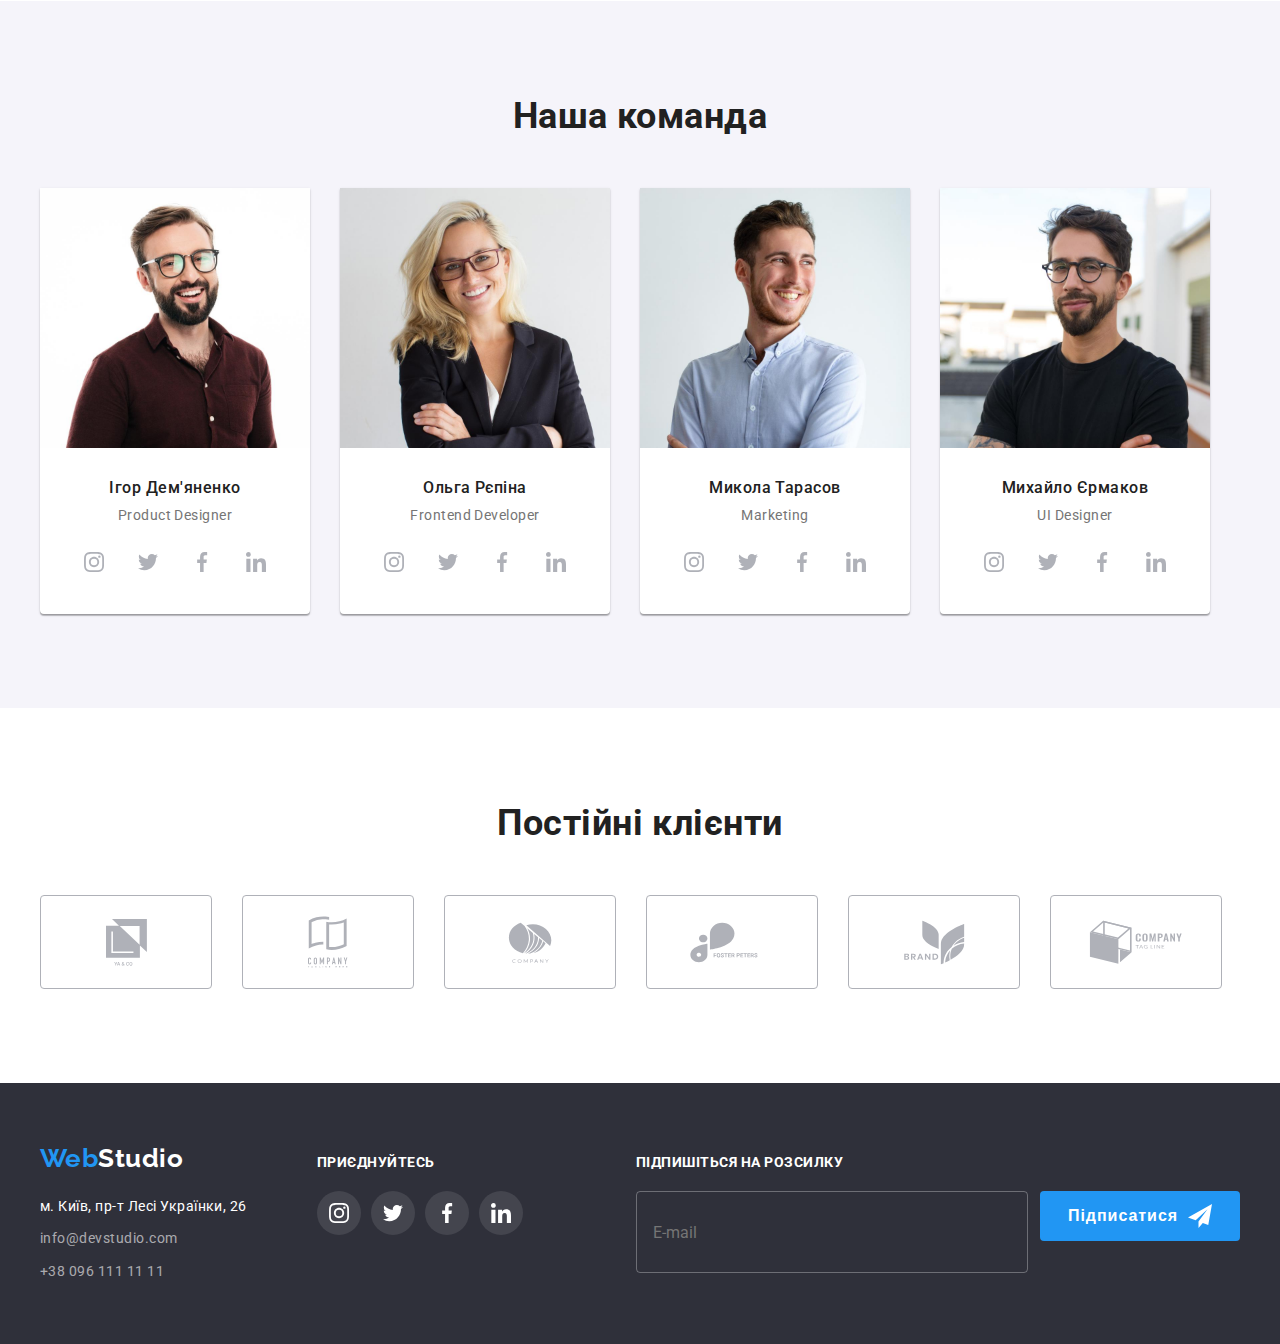
==== commit 6352ff76: "update files" ====
--- a/index.html
+++ b/index.html
@@ -678,13 +678,9 @@
               />
               <button class="button signup-button main-button" type="button">
                 Підписатися
-                <a rel="stylesheet" href="#" class="signup-link link" target="_blank"
-                        rel="noopener noreferrer nofollow"
-                        aria-label="Посилання на Telegram">
                   <svg class="signup-icon" width="24" height="24">
                     <use href="./images/icons.svg#icon-telegram-white"></use>
                   </svg>
-                </a>
               </button>
             </div>
           </div>
--- a/css/styles.css
+++ b/css/styles.css
@@ -227,7 +227,7 @@
 .link-current::after {
   position: absolute;
   left: 0;
-  bottom: 0;
+  bottom: -1px;
 
   content: '';
   display: block;
@@ -651,7 +651,6 @@
 }
 
 /* Where is focus in figma???????
-
 .signup__slogan-email:focus {
 
 } */
@@ -666,14 +665,12 @@
   padding: 10px 28px;
 }
 
-.signup-link {
+.signup-icon {
   position: absolute;
   right: 28px;
   display: inline-flex;
   margin-left: 10px;
-}
-
-.signup-icon {
+
   fill: var(--white-color);
 }
 
@@ -831,6 +828,7 @@
 .backdrop.is-hidden {
   opacity: 0;
   pointer-events: none;
+  visibility: hidden;
 }
 
 .backdrop.is-hidden .modal {
@@ -1064,7 +1062,7 @@
 .policy-checkbox:checked ~ .policy-icon-square {
   opacity: 0;
   fill: var(--accent-dodger-blue);
-  transition: fill var(--timing-function), background-color var(--timing-function);
+  transition: fill var(--timing-function);
 }
 
 .policy-icon-check {
@@ -1080,7 +1078,7 @@
 .policy-checkbox:checked ~ .policy-icon-check {
   opacity: 1;
   fill: var(--accent-dodger-blue);
-  transition: opacity var(--timing-function);
+  transition: fill var(--timing-function);
 }
 
 /* when we use span and bg-image--
